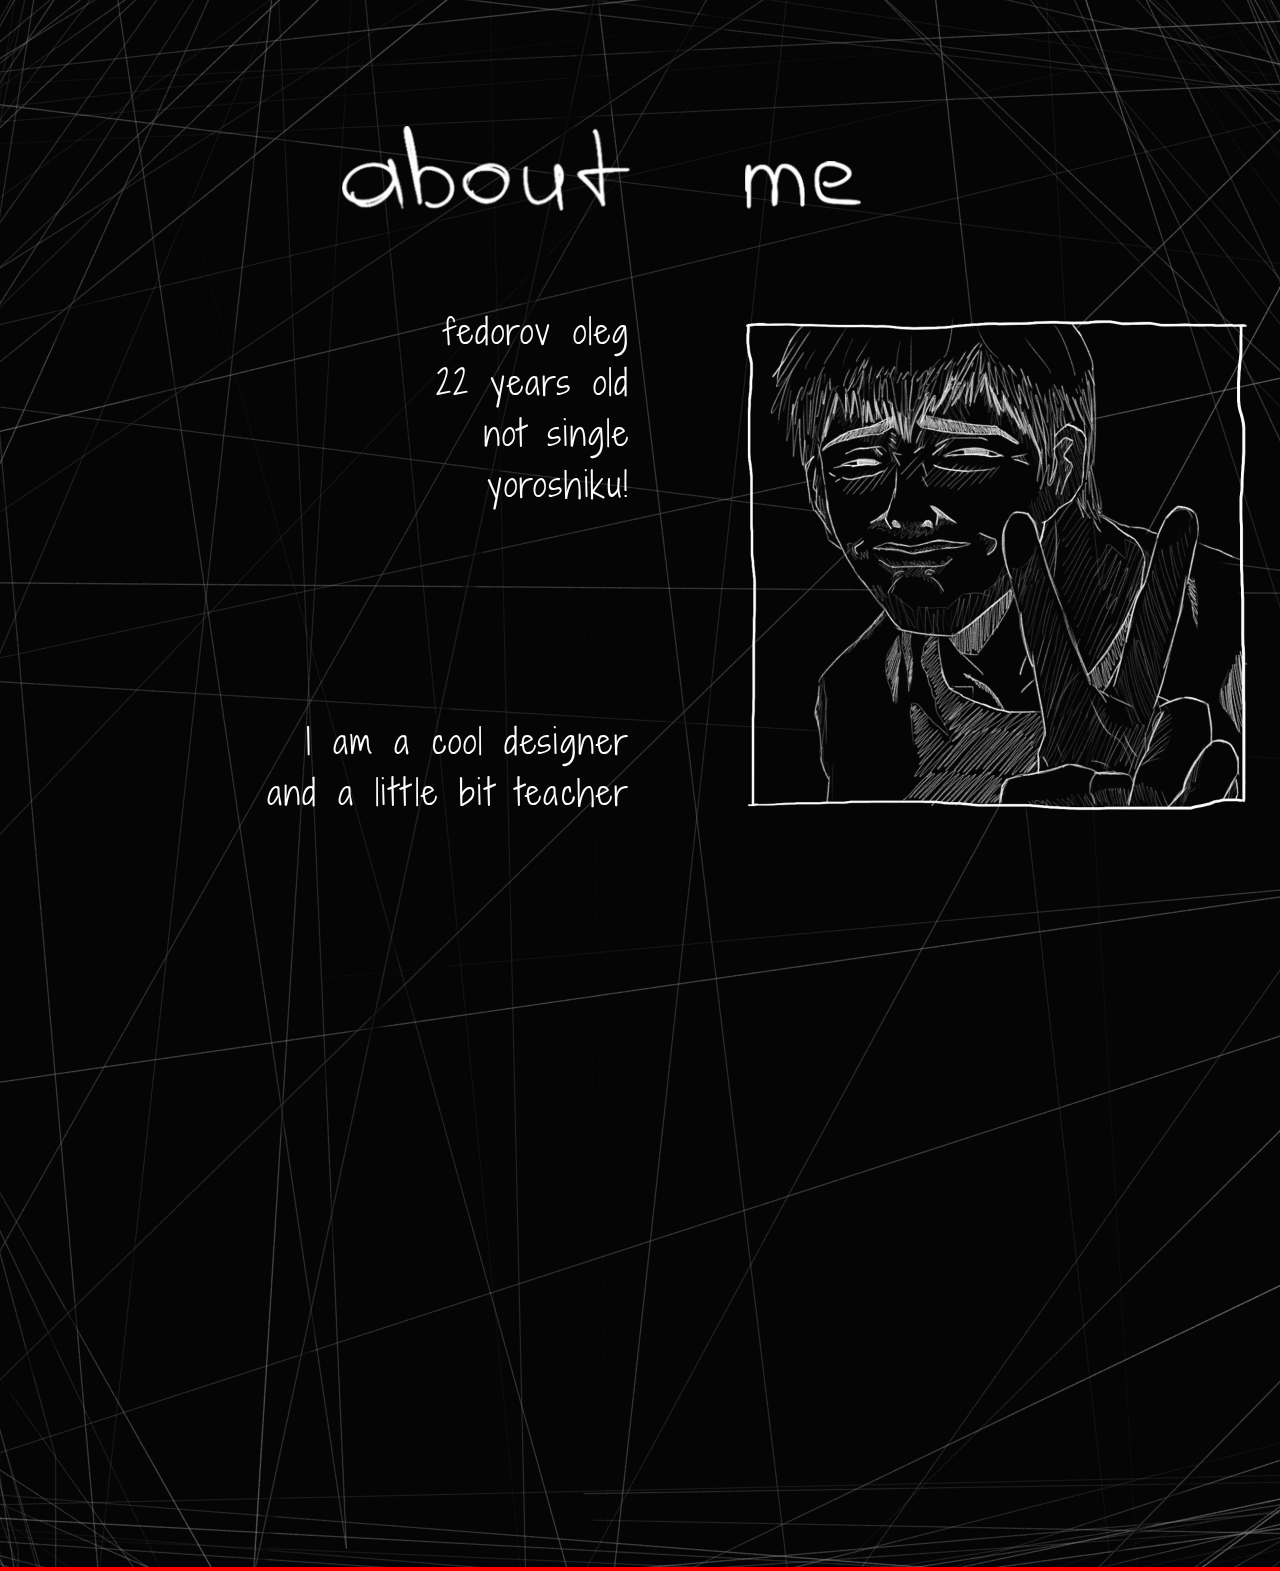
==== about/about.html @ d0f19c4a "Add files via upload" ====
<!DOCTYPE html>
<html lang="ru">
<head>
    <meta charset="UTF-8">
    <meta name="viewport" content="width=device-width, initial-scale=0.9">
    <title>about me</title>    
    <link rel="stylesheet" href="style.css">   
    <link rel="stylesheet" href="../global/style_global.css">   
    <link rel="icon" href="../global/images/фавиконка.svg" type="image/svg">
    
</head>
<body>
    <div class="container" style="height: 100%;">
        <div> 
            <img src="images/fon.jpg"; 
            alt="Фоновое изображение" class="background-image"> 
          
        </div>
       

        <div  class="left-column ">
            <div class="left-item">
                <img src="images/about.png" alt="Кнопка 3"
                width=288px height="auto" style="margin-top: 126px; ">
            </div>
            <div class="left-item">                   
                        <pre  class="text" style="margin-top: 306px;" >fedorov oleg
                             22 years old
                             <a href="https://vk.com/id315282386" target="_blank" 
                             class="hidden-link">not single</a>
                            yoroshiku!
                        </pre> 
            </div>
            <div class="left-item">                                 
                        <pre class="text" style="margin-top: 716px;">
                            I am a cool designer
                            and a little bit teacher
                        </pre>
            </div>
                     
        </div>

        <div  class="right-column ">
            <div class="right-item">
                <img src="images/me.png" alt="Кнопка 3" class="button" 
                width=116px height="auto" style="margin-top: 161px"
                onmouseover="changeImage(document.getElementById('photo'), 'images/фото (2).png')"
                onmouseout="changeImage(document.getElementById('photo'), 'images/фото (1).png')"
                onclick="changeImage(document.getElementById('photo'), 'images/фото (3).png')">                
            </div>
            <div id="photo" class="right-item;">
                <img src="images/фото (1).png" class="no-invert" alt="Кнопка 3" 
                style="margin-top: 312px; ">
            </div>

                     
        </div>
    </div>


    <script src="script.js"></script>
    <script src="../global/scrips_global.js" ></script>
    <script src="../global/script_invers.js" ></script>
</body>
</html>
---- about/style.css ----
.background-image {
    width: 1440px;
    height: 100%; 
   
    z-index: -1; 
   

}

.left-column {
    display: flex;
    position: absolute;
    z-index: 1;
    
  
    top: 0;
    left: 0;
    width: 710px; /* Задайте необходимую ширину */
    height: var(--height-max); /* Задайте высоту, чтобы колонка занимала всю высоту */
    background-color: var(--colour-for-visual);
   
    text-align: right;
}
.right-column {
    display: flex;
    position: absolute;
    z-index: 1;
    
  
    top: 0;
    right: 0;
    width: 615px; /* Задайте необходимую ширину */
    height: var(--height-max); /* Задайте высоту, чтобы колонка занимала всю высоту */
    background-color: var(--colour-for-visual);
    
    text-align: left;
}


.left-item {
    display: flex;    
    position: absolute;
    top: 0px;
    right: 0px;
}
.right-item {
    display: flex;    
    position: absolute;
    top: 0px;
    left: 0px;
}
---- global/style_global.css ----
@font-face {
    font-family: 'ShadowsIntoLightTwo-Regular'; 
    src: url('../global/fonts/Shadows-Into-Light-Two/shadowsintolighttwo-regular-webfont.woff2') 
    format('woff2')
}

@font-face {
    font-family: 'Play'; 
    src: url('../global/fonts/Play/play-regular-webfont.woff2') format('woff2');
}


.text {
    font-family: 'ShadowsIntoLightTwo-Regular'; /* Использование подключенного шрифта */
    font-size: 35px; /* Размер шрифта */
    color: #FDFDFD; /* Цвет текста */
    z-index: 22;
    letter-spacing: 0.06em;
}

* {
    box-sizing: border-box;
    margin: 0;
    padding: 0;
}

/* Задаем глобальные переменные */
:root {
    --height-max: 1567px;
    --colour-for-visual: rgba(255, 255, 255, 0.0); 
}

html{
    height: 100%;
    display: flex;
    justify-content: center;
    align-items: center;
    background: #ff0000; /* Цвет фона */

    overflow: auto; /* Включает прокрутку */
    overflow-x: hidden; /*скролл убирает*/
    overflow-y: hidden;
    scroll-behavior: smooth;   
   
}

body{
    height: 100%;
    display: flex;
    justify-content: center;
    align-items: center;

}

.container {
    position: absolute;
    z-index: -1;
    width: 1440px;    
   
}


.invert-button{
    background-color: var(--colour-for-visual);
    cursor: pointer; 
    z-index: 9999; 
    
}

.button {
    cursor: pointer; /* Курсор в виде руки при наведении */
    transition: opacity 0.3s ease; /* Анимация изменения прозрачности */
    z-index: 3;
}



.button-url {
    display: inline-block;
    text-decoration: none; /* Убираем подчеркивание у ссылки */
}

.button:hover {
    opacity: 0.4; /* Изменение прозрачности при наведении */
}
.button:active{
    opacity: 0.1; /* Изменение прозрачности при наведении */
}

.hidden-link{
    text-decoration: none; /* Убираем стандартное подчеркивание */
    color: inherit; /* Устанавливаем цвет текста таким же, как у родителя */
    cursor: pointer; /* Указывает, что это ссылка */
    transition: opacity 0.3s ease; /* Анимация изменения прозрачности */
}

.hidden-link:hover{
    opacity: 0.4; /* Изменение прозрачности при наведении */
}

.hidden-link:active{
    opacity: 0.1; /* Изменение прозрачности при наведении */
}

.no-invert {
    filter: invert(0%) !important; /* Отмена инверсии */
    /* opacity: 0.4; */
}
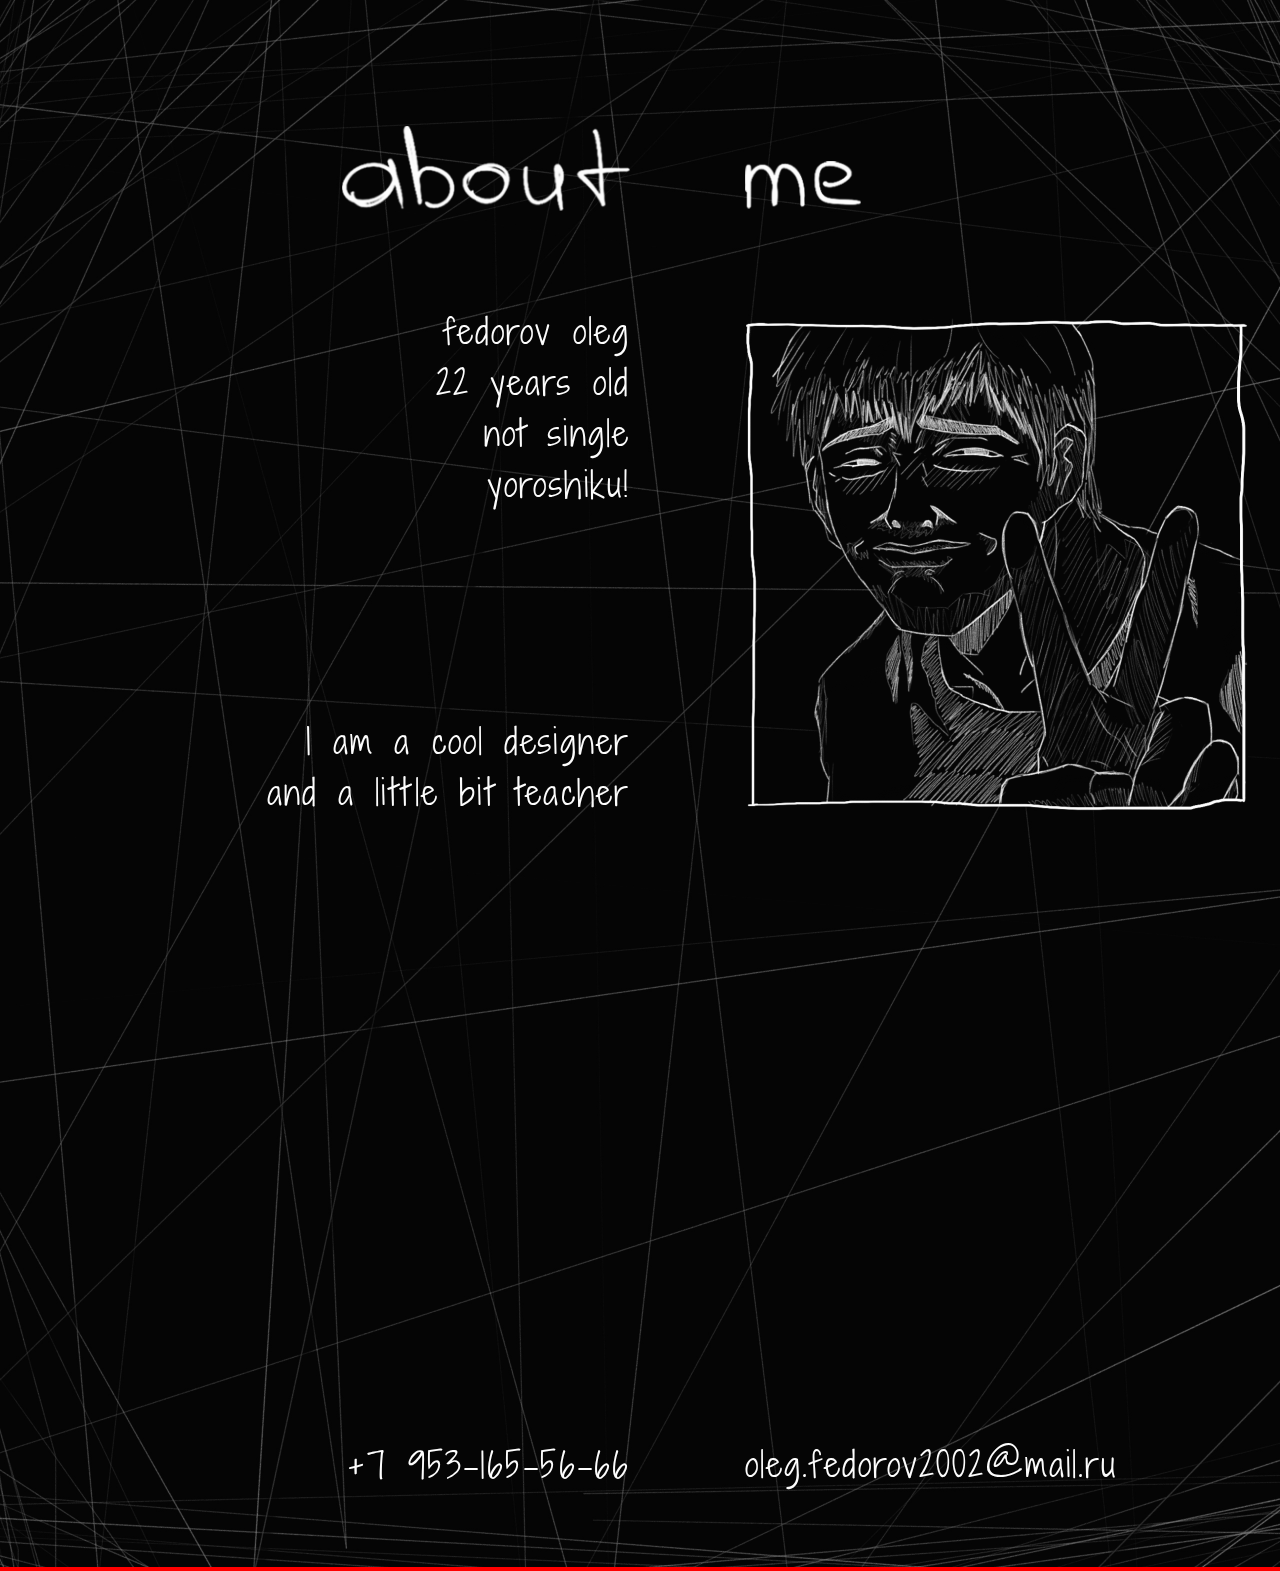
==== commit ce844fc3: "mail и tel" ====
--- a/about/about.html
+++ b/about/about.html
@@ -31,13 +31,17 @@
                             yoroshiku!
                         </pre> 
             </div>
-            <div class="left-item">                                 
-                        <pre class="text" style="margin-top: 716px;">
+            <div class="left-item"> 
+                        <pre   class="text" style="margin-top: 716px;">
                             I am a cool designer
                             and a little bit teacher
-                        </pre>
+                        </pre>                         
             </div>
-                     
+            <div class="left-item"> 
+                <pre class="text" style="margin-top: 1440px;">
+                    <a class="hidden-link" href="tel:+79531655666">+7 953-165-56-66</a>
+                </pre>             
+            </div>               
         </div>
 
         <div  class="right-column ">
@@ -52,14 +56,18 @@
                 <img src="images/фото (1).png" class="no-invert" alt="Кнопка 3" 
                 style="margin-top: 312px; ">
             </div>
-
-                     
+            <div class="right-item;">
+                <div class="text" style="margin-top: 620px;">
+                    <a  class="hidden-link" href="mailto:oleg.fedorov2002@mail.ru&body=привет ole_gg?subject=вопрос с сайта">
+                        oleg.fedorov2002@mail.ru</a>
+                </div>                    
+            </div>   
         </div>
     </div>
 
 
     <script src="script.js"></script>
     <script src="../global/scrips_global.js" ></script>
-    <script src="../global/script_invers.js" ></script>
+    <script src="..//global/script_invers.js" ></script>
 </body>
 </html>
--- a/about/style.css
+++ b/about/style.css
@@ -13,12 +13,12 @@
     display: flex;
     position: absolute;
     z-index: 1;
-    
-  
+    flex-direction: column; /* Располагает элементы в колонку */
+    align-items: flex-start; /* Выровнять элементы по левому краю */
     top: 0;
     left: 0;
     width: 710px; /* Задайте необходимую ширину */
-    height: var(--height-max); /* Задайте высоту, чтобы колонка занимала всю высоту */
+    height: var(--height-max); 
     background-color: var(--colour-for-visual);
    
     text-align: right;
@@ -27,12 +27,12 @@
     display: flex;
     position: absolute;
     z-index: 1;
-    
-  
+    flex-direction: column; /* Располагает элементы в колонку */
+    align-items: flex-start; /* Выровнять элементы по левому краю */
     top: 0;
     right: 0;
-    width: 615px; /* Задайте необходимую ширину */
-    height: var(--height-max); /* Задайте высоту, чтобы колонка занимала всю высоту */
+    width: 615px; 
+    height: var(--height-max); 
     background-color: var(--colour-for-visual);
     
     text-align: left;
--- a/global/style_global.css
+++ b/global/style_global.css
@@ -1,12 +1,12 @@
 @font-face {
     font-family: 'ShadowsIntoLightTwo-Regular'; 
-    src: url('../global/fonts/Shadows-Into-Light-Two/shadowsintolighttwo-regular-webfont.woff2') 
+    src: url('./fonts/Shadows-Into-Light-Two/shadowsintolighttwo-regular-webfont.woff2') 
     format('woff2')
 }
 
 @font-face {
     font-family: 'Play'; 
-    src: url('../global/fonts/Play/play-regular-webfont.woff2') format('woff2');
+    src: url('./fonts/Play/play-regular-webfont.woff2') format('woff2');
 }
 
 
@@ -84,7 +84,7 @@
     opacity: 0.4; /* Изменение прозрачности при наведении */
 }
 .button:active{
-    opacity: 0.1; /* Изменение прозрачности при наведении */
+    opacity: 0.1; 
 }
 
 .hidden-link{
@@ -105,4 +105,28 @@
 .no-invert {
     filter: invert(0%) !important; /* Отмена инверсии */
     /* opacity: 0.4; */
-}+}
+
+
+
+
+/* Кнопка */
+.blink {
+    animation: blink 1s infinite; /* Применяем анимацию */
+}
+
+/* Анимация мерцания */
+@keyframes blink {
+    0%, 100% {
+        opacity: 1;
+    }
+    50% {
+        opacity: 0.3;
+    }
+}
+
+/* Стили при наведении */
+.blink:hover {
+    background-color: #ff784e;
+    animation: none; /* Убираем мерцание при наведении */
+}
